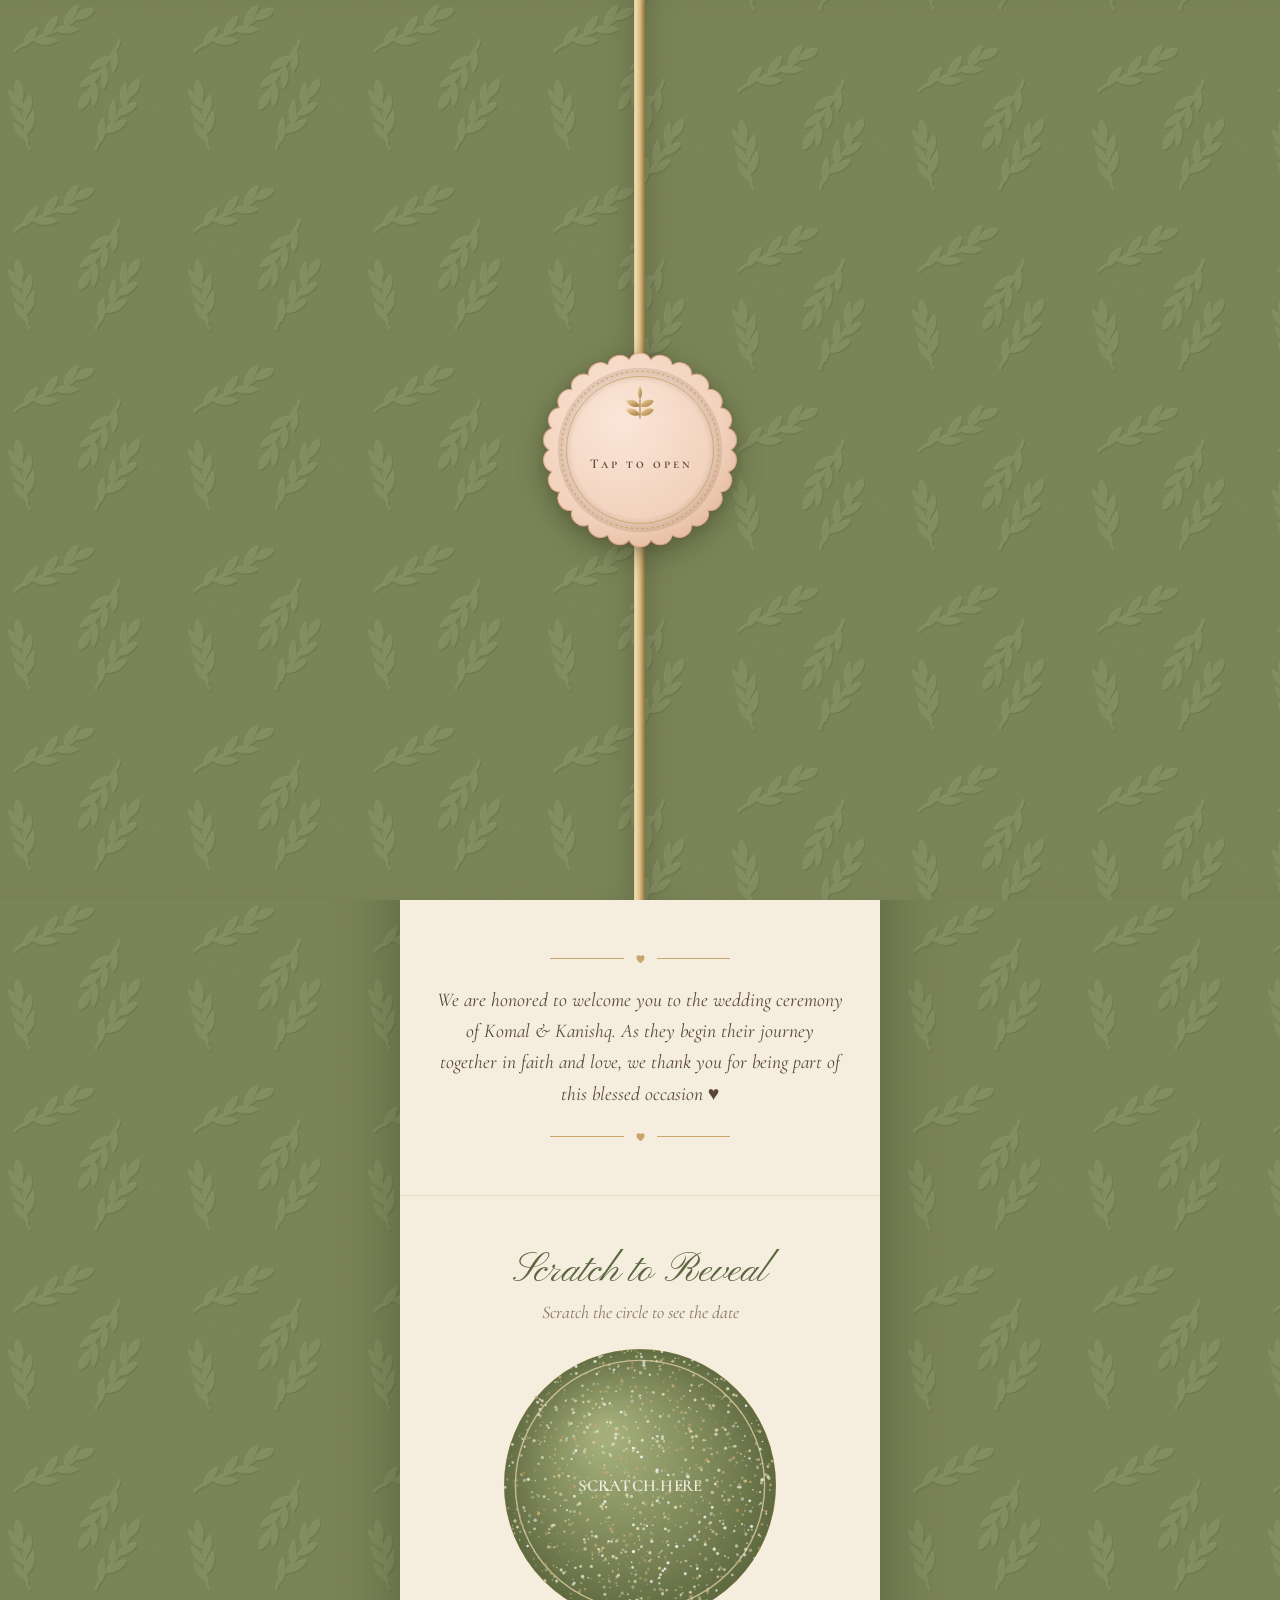
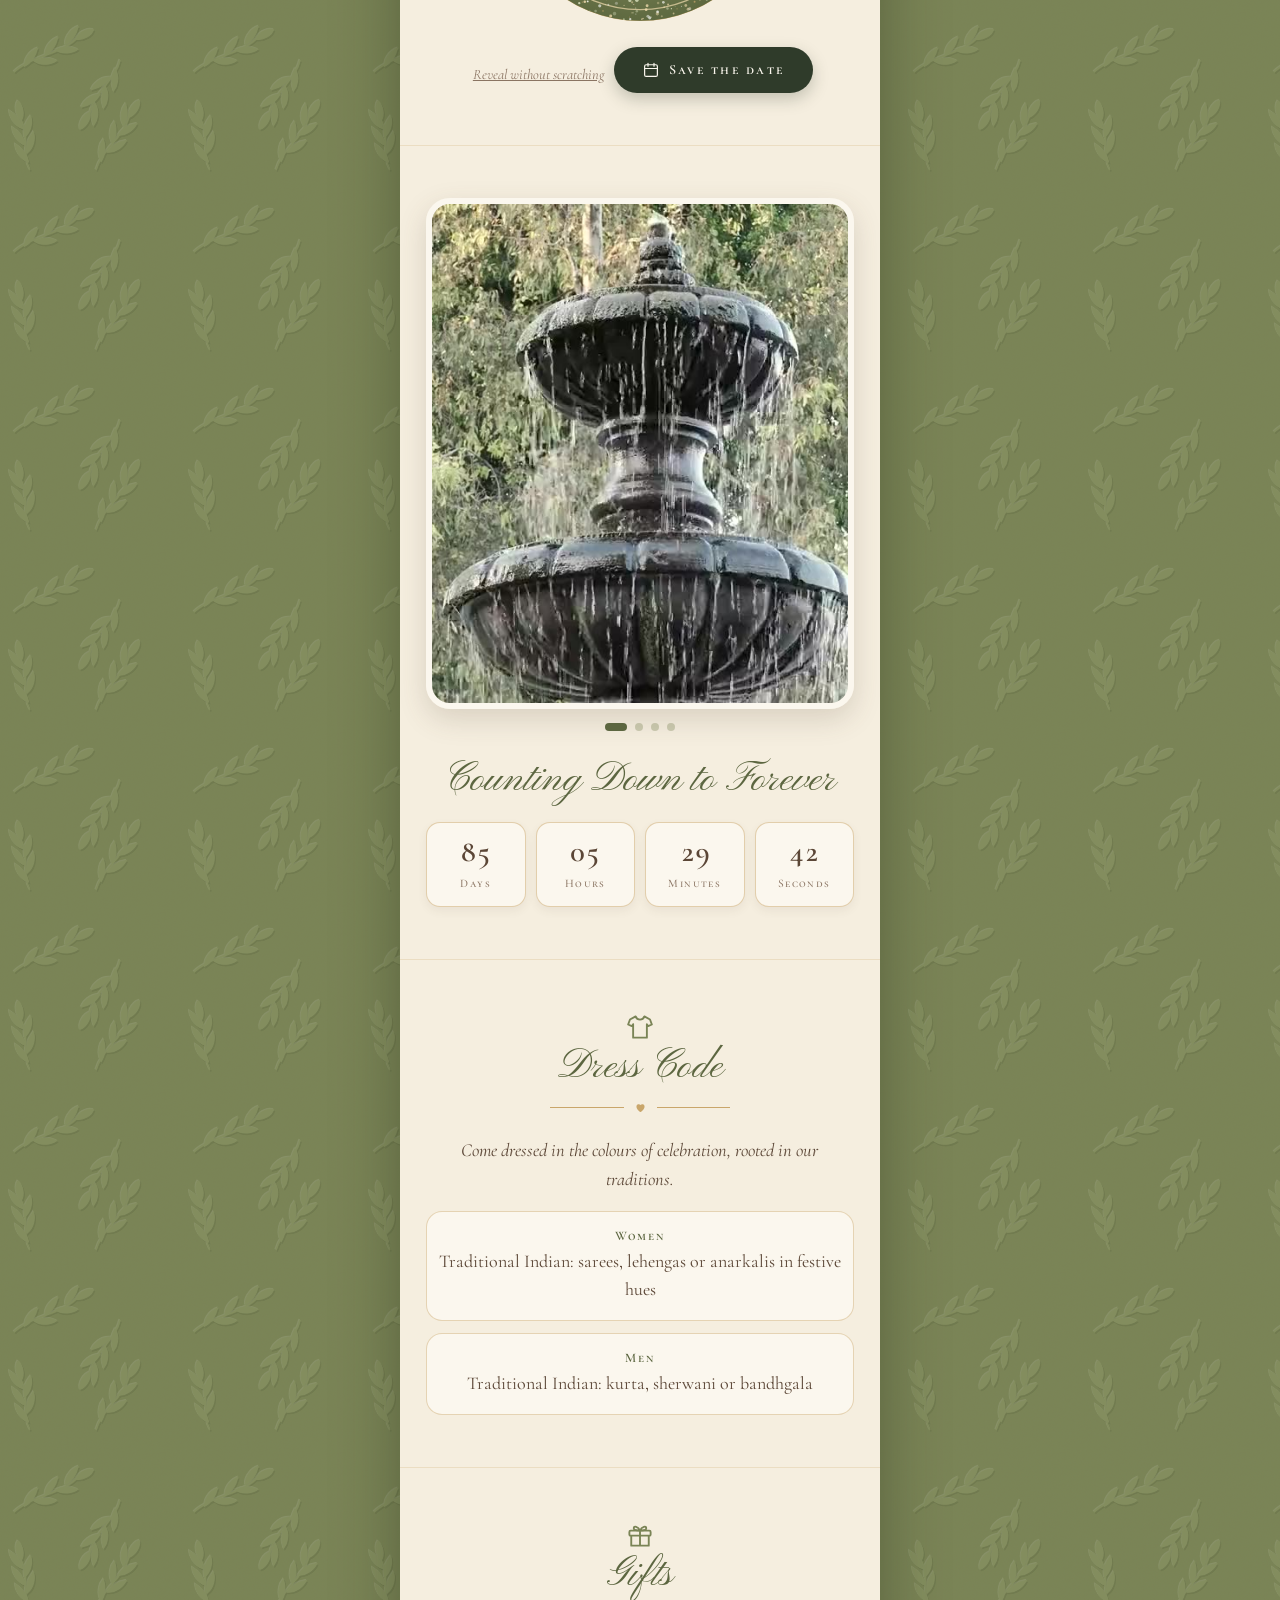
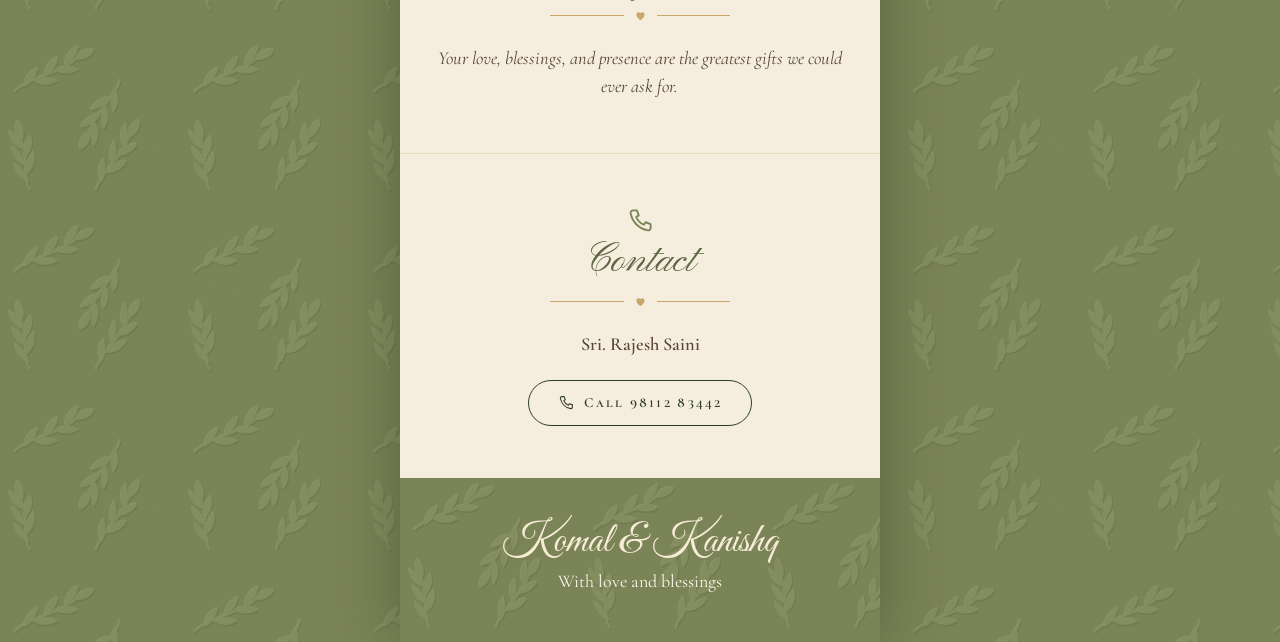
==== index.html @ 67db1102 "Add Komal & Kanishq wedding invitation site Static GitHub Pages site: envelope opening, real-photo h" ====
<!doctype html>
<html lang="en">
<head>
  <meta charset="utf-8">
  <meta name="viewport" content="width=device-width, initial-scale=1, viewport-fit=cover">
  <title>Komal &amp; Kanishq · Wedding Invitation</title>
  <meta name="description" content="You are warmly invited to the wedding of Komal &amp; Kanishq on Monday, 1 March 2027.">
  <meta name="theme-color" content="#7a8456">
  <script>document.documentElement.className = 'js locked';</script>

  <!-- Link preview (WhatsApp / Facebook / X). og:image MUST be an absolute https URL. -->
  <meta property="og:type" content="website">
  <meta property="og:title" content="Komal &amp; Kanishq · Wedding Invitation">
  <meta property="og:description" content="Monday, 1 March 2027 · Tap to open the invitation, venue and directions.">
  <meta property="og:url" content="https://koka01032027-web.github.io/invitation/">
  <meta property="og:image" content="https://koka01032027-web.github.io/invitation/preview.jpg">
  <meta property="og:image:secure_url" content="https://koka01032027-web.github.io/invitation/preview.jpg">
  <meta property="og:image:type" content="image/jpeg">
  <meta property="og:image:width" content="1200">
  <meta property="og:image:height" content="630">
  <meta property="og:image:alt" content="Komal &amp; Kanishq wedding invitation">
  <meta name="twitter:card" content="summary_large_image">
  <meta name="twitter:title" content="Komal &amp; Kanishq · Wedding Invitation">
  <meta name="twitter:description" content="Monday, 1 March 2027 · Tap to open the invitation, venue and directions.">
  <meta name="twitter:image" content="https://koka01032027-web.github.io/invitation/preview.jpg">

  <link rel="preconnect" href="https://fonts.googleapis.com">
  <link rel="preconnect" href="https://fonts.gstatic.com" crossorigin>
  <link href="https://fonts.googleapis.com/css2?family=Cormorant+Garamond:ital,wght@0,400;0,500;0,600;1,400;1,500&family=Cormorant+SC:wght@500;600&family=Great+Vibes&family=Pinyon+Script&display=swap" rel="stylesheet">
  <link rel="preload" as="image" href="assets/garden.jpg">
  <link rel="stylesheet" href="style.css">

  <!-- ===== Edit these values (used by the countdown, Save the Date and the embedded map) =====
       start/end: ISO date-time with timezone. If "end" is left as a placeholder, Save the Date uses start + 3 hours.
       mapQuery: venue name + address exactly as you would type it into Google Maps -->
  <script type="application/json" id="wedding-config">
  {
    "start": "2027-03-01T19:00:00+05:30",
    "end": "[MAIN CEREMONY END, ISO, optional]",
    "mapQuery": "[VENUE NAME, FULL ADDRESS]"
  }
  </script>
</head>
<body>

  <!-- 1. Envelope / opening screen -->
  <div class="envelope" id="envelope">
    <div class="flap flap-l"></div>
    <div class="flap flap-r"></div>
    <button class="seal" id="seal" type="button" aria-label="Tap to open the invitation">Tap to open</button>
  </div>

  <button class="music" id="music" type="button" aria-label="Play music" aria-pressed="false" hidden>
    <svg><use href="#i-music"/></svg>
  </button>
  <audio id="bgm" src="audio/music.mp3" loop preload="none"></audio>

  <div class="page">

    <!-- 2. Hero -->
    <header class="hero" id="hero">
      <img class="drape drape-l" src="assets/drape.webp" alt="">
      <img class="drape drape-r" src="assets/drape.webp" alt="">
      <div class="hero-text">
        <svg class="hero-heart" aria-hidden="true"><use href="#i-heart"/></svg>
        <p class="kicker">We’re getting married</p>
        <h1 class="sr-only">Komal &amp; Kanishq</h1>
        <p class="name">Komal</p>
        <p class="who">Daughter of Sri.&nbsp;Rajesh&nbsp;Saini &amp; Smt.&nbsp;Manju&nbsp;Saini</p>
        <p class="amp">&amp;</p>
        <p class="name">Kanishq</p>
        <p class="who">Son of Sri.&nbsp;Ajesh&nbsp;Saini &amp; Sarika&nbsp;Saini</p>
      </div>
      <div class="scene">
        <div class="scene-inner">
          <img src="assets/garden.jpg" alt="A marble fountain in a garden of roses" width="1000" height="825">
          <canvas id="water" aria-hidden="true"></canvas>
        </div>
      </div>
      <canvas class="petals" id="petals" aria-hidden="true"></canvas>
    </header>

    <!-- 3. Welcome -->
    <section class="sec welcome reveal">
      <div class="hr"><svg><use href="#i-heart-f"/></svg></div>
      <p>We are honored to welcome you to the wedding ceremony of Komal &amp; Kanishq. As they begin their journey together in faith and love, we thank you for being part of this blessed occasion ♥</p>
      <div class="hr"><svg><use href="#i-heart-f"/></svg></div>
    </section>

    <!-- 4. Scratch to reveal -->
    <section class="sec reveal" id="reveal">
      <h2>Scratch to Reveal</h2>
      <p class="hint">Scratch the circle to see the date</p>
      <div class="scratch-box" id="scratch-box">
        <div class="scratch-under">
          <svg class="ring" viewBox="0 0 100 100" aria-hidden="true">
            <circle cx="50" cy="50" r="48"/>
            <circle cx="50" cy="50" r="44.5" class="inner"/>
          </svg>
          <div class="under-text">
            <p class="u-invited">You’re Invited!</p>
            <p class="u-date">1 March 2027</p>
            <p class="u-day">Monday</p>
            <p class="u-time">7:00 PM</p>
          </div>
        </div>
        <canvas id="scratch" aria-hidden="true"></canvas>
      </div>
      <button class="text-btn" id="reveal-all" type="button">Reveal without scratching</button>
      <h2 class="forever" id="forever" hidden>Our forever begins</h2>
      <a class="btn" id="save-date" href="#reveal" target="_blank" rel="noopener">
        <svg><use href="#i-cal"/></svg> Save the date
      </a>
    </section>

    <!-- 5. Photos + countdown. Add your own photos as extra <figure class="slide"> blocks. -->
    <section class="sec reveal">
      <div class="carousel" id="carousel">
        <figure class="slide">
          <video src="assets/fountain.mp4" poster="assets/fountain.jpg" muted loop playsinline preload="none" aria-label="Fountain with flowing water"></video>
        </figure>
        <figure class="slide"><img src="assets/arches.jpg" alt="Rose arches over a garden path" loading="lazy"></figure>
        <figure class="slide"><img src="assets/whiteroses.jpg" alt="Fountain among white roses" loading="lazy"></figure>
        <figure class="slide"><img src="assets/tiered.jpg" alt="Tiered garden fountain" loading="lazy"></figure>
        <!-- <figure class="slide"><img src="images/photo-1.jpg" alt="" loading="lazy"></figure> -->
      </div>
      <div class="dots" id="dots"></div>
      <h2>Counting Down to Forever</h2>
      <div class="countdown" id="countdown">
        <div><b data-u="d">--</b><span>Days</span></div>
        <div><b data-u="h">--</b><span>Hours</span></div>
        <div><b data-u="m">--</b><span>Minutes</span></div>
        <div><b data-u="s">--</b><span>Seconds</span></div>
      </div>
    </section>

    <!-- 6. Program timeline (main day). Copy an <li> to add rows. HIDDEN until details are filled in: remove "hidden" -->
    <section class="sec reveal" hidden>
      <svg class="ico"><use href="#i-clock"/></svg>
      <h2>Program Timeline</h2>
      <div class="hr"><svg><use href="#i-heart-f"/></svg></div>
      <ol class="timeline">
        <li>
          <p class="t-title">[EVENT, e.g. Guest Arrival]</p>
          <p class="t-when">[DATE] · [TIME]</p>
          <p class="t-note">[NOTE, optional]</p>
        </li>
        <li>
          <p class="t-title">[EVENT, e.g. Wedding Ceremony]</p>
          <p class="t-when">[DATE] · [TIME]</p>
          <p class="t-note">[NOTE, optional]</p>
        </li>
        <li>
          <p class="t-title">[EVENT, e.g. Reception]</p>
          <p class="t-when">[DATE] · [TIME]</p>
          <p class="t-note">[NOTE, optional]</p>
        </li>
      </ol>
    </section>

    <!-- 7. Venue. HIDDEN until details are filled in: remove "hidden" -->
    <section class="sec reveal" hidden>
      <svg class="ico"><use href="#i-pin"/></svg>
      <h2>Venue</h2>
      <div class="hr"><svg><use href="#i-heart-f"/></svg></div>
      <img class="palace" src="assets/palace.svg" alt="">
      <p class="venue-name">[VENUE NAME]</p>
      <p class="venue-addr">[FULL ADDRESS]</p>
      <div class="map">
        <iframe id="map" title="Venue map" loading="lazy" referrerpolicy="no-referrer-when-downgrade"></iframe>
        <p class="map-ph" id="map-ph">The map appears once the venue address is filled in.</p>
        <a class="map-open" href="[GOOGLE MAPS LINK]" target="_blank" rel="noopener">Open in Maps ↗</a>
      </div>
      <a class="btn" href="[GOOGLE MAPS LINK]" target="_blank" rel="noopener">
        <svg><use href="#i-pin"/></svg> View on Google Maps
      </a>
    </section>

    <!-- 8. Dress code -->
    <section class="sec reveal">
      <svg class="ico"><use href="#i-shirt"/></svg>
      <h2>Dress Code</h2>
      <div class="hr"><svg><use href="#i-heart-f"/></svg></div>
      <p class="soft dress-lead">Come dressed in the colours of celebration, rooted in our traditions.</p>
      <div class="dress">
        <div><p class="label">Women</p><p>Traditional Indian: sarees, lehengas or anarkalis in festive hues</p></div>
        <div><p class="label">Men</p><p>Traditional Indian: kurta, sherwani or bandhgala</p></div>
      </div>
    </section>

    <!-- 9. Pre-wedding events. One <article> per event, in date order. HIDDEN until details are filled in: remove "hidden" -->
    <section class="sec reveal" hidden>
      <svg class="ico"><use href="#i-popper"/></svg>
      <h2>Pre-Wedding Events</h2>
      <div class="hr"><svg><use href="#i-heart-f"/></svg></div>
      <article class="pre">
        <p class="pre-name">[EVENT, e.g. Mehendi]</p>
        <p class="pre-when">[DATE] · [TIME]</p>
        <p class="pre-venue">[VENUE NAME]</p>
        <p class="pre-addr">[FULL ADDRESS]</p>
        <a class="btn btn-sm" href="[GOOGLE MAPS LINK]" target="_blank" rel="noopener"><svg><use href="#i-pin"/></svg> Open in Maps</a>
      </article>
      <article class="pre">
        <p class="pre-name">[EVENT, e.g. Haldi]</p>
        <p class="pre-when">[DATE] · [TIME]</p>
        <p class="pre-venue">[VENUE NAME]</p>
        <p class="pre-addr">[FULL ADDRESS]</p>
        <a class="btn btn-sm" href="[GOOGLE MAPS LINK]" target="_blank" rel="noopener"><svg><use href="#i-pin"/></svg> Open in Maps</a>
      </article>
    </section>

    <!-- 11. Gifts -->
    <section class="sec reveal">
      <svg class="ico"><use href="#i-gift"/></svg>
      <h2>Gifts</h2>
      <div class="hr"><svg><use href="#i-heart-f"/></svg></div>
      <p class="soft">Your love, blessings, and presence are the greatest gifts we could ever ask for.</p>
    </section>

    <!-- 12. RSVP: submits straight to a free Google Form (see README). Delete this section if RSVP is not needed. -->
    <section class="sec reveal" id="rsvp" hidden>
      <svg class="ico"><use href="#i-mail"/></svg>
      <h2>RSVP</h2>
      <div class="hr"><svg><use href="#i-heart-f"/></svg></div>
      <form class="rsvp" id="rsvp-form" action="[GOOGLE FORM formResponse URL]" method="POST" target="rsvp-sink">
        <label>Your Name*<input name="[entry.ID for name]" required autocomplete="name" placeholder="Your full name"></label>
        <label>Email*<input type="email" name="[entry.ID for email]" required autocomplete="email" placeholder="you@example.com"></label>
        <label>Will you be attending?*
          <select name="[entry.ID for attending]" required>
            <option value="" selected disabled>Please choose</option>
            <option>Joyfully accept</option>
            <option>Regretfully decline</option>
          </select>
        </label>
        <label>Your Message<textarea name="[entry.ID for message]" rows="3" placeholder="Write your wishes…"></textarea></label>
        <button class="btn btn-wide" type="submit"><svg><use href="#i-mail"/></svg> Send RSVP</button>
        <p class="form-status" id="rsvp-status" role="status"></p>
      </form>
      <iframe name="rsvp-sink" id="rsvp-sink" title="RSVP submission" hidden></iframe>
    </section>

    <!-- Contact -->
    <section class="sec reveal">
      <svg class="ico"><use href="#i-phone"/></svg>
      <h2>Contact</h2>
      <div class="hr"><svg><use href="#i-heart-f"/></svg></div>
      <p class="contact-name">Sri. Rajesh Saini</p>
      <a class="btn btn-outline" href="tel:+919811283442"><svg><use href="#i-phone"/></svg> Call 98112 83442</a>
    </section>

    <footer class="foot">
      <p class="foot-names">Komal &amp; Kanishq</p>
      <p>With love and blessings</p>
    </footer>
  </div>

  <!-- Line icons -->
  <svg width="0" height="0" style="position:absolute" aria-hidden="true">
    <defs>
      <symbol id="i-heart" viewBox="0 0 24 24" fill="none" stroke="currentColor" stroke-width="1.5" stroke-linejoin="round"><path d="M12 20.5s-7.5-4.6-7.5-10.4A4.3 4.3 0 0 1 12 7.4a4.3 4.3 0 0 1 7.5 2.7c0 5.8-7.5 10.4-7.5 10.4z"/></symbol>
      <symbol id="i-heart-f" viewBox="0 0 24 24" fill="currentColor"><path d="M12 20.5s-7.5-4.6-7.5-10.4A4.3 4.3 0 0 1 12 7.4a4.3 4.3 0 0 1 7.5 2.7c0 5.8-7.5 10.4-7.5 10.4z"/></symbol>
      <symbol id="i-clock" viewBox="0 0 24 24" fill="none" stroke="currentColor" stroke-width="1.5" stroke-linecap="round"><circle cx="12" cy="12" r="8.5"/><path d="M12 7.5V12l3 2"/></symbol>
      <symbol id="i-pin" viewBox="0 0 24 24" fill="none" stroke="currentColor" stroke-width="1.5" stroke-linejoin="round"><path d="M12 21s-6.5-5.8-6.5-11.2a6.5 6.5 0 0 1 13 0C18.5 15.2 12 21 12 21z"/><circle cx="12" cy="9.8" r="2.3"/></symbol>
      <symbol id="i-shirt" viewBox="0 0 24 24" fill="none" stroke="currentColor" stroke-width="1.5" stroke-linejoin="round"><path d="M8.5 3.5 4 6l-1.5 4 3 1.3 1-1.6v10.8h11V9.7l1 1.6 3-1.3L20 6l-4.5-2.5c-.6 1.6-1.9 2.6-3.5 2.6s-2.9-1-3.5-2.6z"/></symbol>
      <symbol id="i-popper" viewBox="0 0 24 24" fill="none" stroke="currentColor" stroke-width="1.5" stroke-linecap="round" stroke-linejoin="round"><path d="M3.5 20.5 8 8.5l7.5 7.5z"/><path d="M6.6 12.3l5.1 5.1"/><path d="M13 3.5c.4 1.6-.1 3-1.3 4"/><path d="M20.5 11c-1.6-.4-3 .1-4 1.3"/><path d="M15.5 8.5l3-3"/><path d="M17.5 2.8h.01M21.2 7h.01M10 3h.01" stroke-width="2.2"/></symbol>
      <symbol id="i-gift" viewBox="0 0 24 24" fill="none" stroke="currentColor" stroke-width="1.5" stroke-linejoin="round"><rect x="3.5" y="8.5" width="17" height="4" rx="1"/><path d="M5 12.5v8h14v-8M12 8.5v12M12 8.5C10.5 5 7 4.5 7 6.6c0 1.6 2.5 1.9 5 1.9zM12 8.5c1.5-3.5 5-4 5-1.9 0 1.6-2.5 1.9-5 1.9z"/></symbol>
      <symbol id="i-mail" viewBox="0 0 24 24" fill="none" stroke="currentColor" stroke-width="1.5" stroke-linejoin="round"><rect x="3" y="5.5" width="18" height="13" rx="2"/><path d="M3.5 7l8.5 6 8.5-6"/></symbol>
      <symbol id="i-cal" viewBox="0 0 24 24" fill="none" stroke="currentColor" stroke-width="1.6" stroke-linecap="round"><rect x="3.5" y="5" width="17" height="15.5" rx="2"/><path d="M3.5 10h17M8 3v4M16 3v4"/></symbol>
      <symbol id="i-music" viewBox="0 0 24 24" fill="none" stroke="currentColor" stroke-width="1.6" stroke-linejoin="round"><path d="M9 17.5V5.5l10-2v12"/><circle cx="6.5" cy="17.5" r="2.5"/><circle cx="16.5" cy="15.5" r="2.5"/></symbol>
      <symbol id="i-phone" viewBox="0 0 24 24" fill="none" stroke="currentColor" stroke-width="1.5" stroke-linejoin="round"><path d="M6.5 3.5h3l1.5 4-2 1.3a11 11 0 0 0 6.2 6.2l1.3-2 4 1.5v3a2 2 0 0 1-2.2 2A17 17 0 0 1 4.5 5.7a2 2 0 0 1 2-2.2z"/></symbol>
    </defs>
  </svg>

  <script src="script.js"></script>
</body>
</html>
---- style.css ----
:root {
  --sage: #7a8456;
  --sage-deep: #5c6640;
  --cream: #f5eedf;
  --ivory: #fbf7ee;
  --blush: #f1d2bc;
  --gold: #c9a66b;
  --forest: #2f3b2a;
  --brown: #5b4636;
  --muted: #8a7462;
  --script: "Great Vibes", cursive;          /* the couple's names */
  --heading: "Pinyon Script", cursive;       /* section headings */
  --serif: "Cormorant Garamond", Georgia, serif;
  --caps: "Cormorant SC", "Cormorant Garamond", Georgia, serif;
}

* { box-sizing: border-box; }
html { -webkit-text-size-adjust: 100%; }
body {
  margin: 0;
  background: var(--sage) url(assets/leaves.svg);
  color: var(--brown);
  font-family: var(--serif);
  font-size: 18px;
  line-height: 1.55;
  text-align: center;
}
.locked body { overflow: hidden; }
p { margin: 0; }
img { max-width: 100%; }
.sr-only { position: absolute; width: 1px; height: 1px; overflow: hidden; clip: rect(0 0 0 0); white-space: nowrap; }

/* The invitation is a phone-width column; on desktop it sits on the sage paper. */
.page {
  max-width: 480px;
  margin: 0 auto;
  background: var(--cream);
  overflow: hidden;
  box-shadow: 0 0 60px rgba(30, 36, 18, .35);
}

/* ---------- 1. Envelope ---------- */
.envelope { display: none; }
.js .envelope { display: block; position: fixed; inset: 0; z-index: 50; }
.flap {
  position: absolute;
  top: 0; bottom: 0;
  width: 50.5%;
  background: var(--sage) url(assets/leaves.svg);
  transition: transform 1.4s cubic-bezier(.7, 0, .25, 1);
}
.flap-l { left: 0; box-shadow: inset -30px 0 40px -30px rgba(0, 0, 0, .35); }
.flap-r { right: 0; background-position: 90px 40px; box-shadow: inset 30px 0 40px -30px rgba(0, 0, 0, .35); }
/* ribbon: each flap carries half of it */
.flap::after {
  content: "";
  position: absolute;
  top: 0; bottom: 0;
  width: 11px;
}
.flap-l::after { right: 0; background: linear-gradient(90deg, #8f6f3c, #d8b97f 45%, #f1dcae 85%, #e3c68f); }
.flap-r::after { left: 0; background: linear-gradient(90deg, #e3c68f, #f1dcae 15%, #d8b97f 55%, #8f6f3c); }
.seal {
  position: absolute;
  left: 50%; top: 50%;
  --size: min(52vw, 210px);
  width: var(--size);
  height: var(--size);
  transform: translate(-50%, -50%);
  border: 0;
  border-radius: 50%;
  background: url(assets/seal.svg) center / contain no-repeat;
  color: var(--brown);
  font: 600 .84rem/1 var(--caps);
  letter-spacing: .22em;
  display: grid;
  place-items: center;
  padding: calc(var(--size) * .14) 0 0 .22em;
  cursor: pointer;
  filter: drop-shadow(0 8px 14px rgba(30, 36, 18, .35));
  animation: breathe 2.6s ease-in-out infinite;
  transition: opacity .5s, transform .6s;
}
.seal:focus-visible { outline: 2px solid var(--ivory); outline-offset: 6px; }
@keyframes breathe { 50% { transform: translate(-50%, -50%) scale(1.04); } }
.envelope.open .seal { animation: none; opacity: 0; transform: translate(-50%, -50%) scale(1.3); }
.envelope.open .flap-l { transform: translateX(-102%); }
.envelope.open .flap-r { transform: translateX(102%); }

/* ---------- Music toggle ---------- */
.music {
  position: fixed;
  z-index: 40;
  top: 14px;
  right: max(14px, calc(50% - 240px + 14px));
  width: 44px; height: 44px;
  border-radius: 50%;
  border: 1px solid rgba(201, 166, 107, .6);
  background: rgba(251, 247, 238, .92);
  color: var(--sage-deep);
  display: grid; place-items: center;
  cursor: pointer;
  box-shadow: 0 4px 12px rgba(47, 59, 42, .18);
}
.music[hidden] { display: none; }
.music svg { width: 22px; height: 22px; }
.music[aria-pressed="true"] svg { animation: spin 3s linear infinite; }
@keyframes spin { to { transform: rotate(360deg); } }

/* ---------- 2. Hero ---------- */
.hero {
  position: relative;
  min-height: 100svh;
  display: flex;
  flex-direction: column;
  background: radial-gradient(ellipse at 50% 38%, #fffbf3 0%, var(--cream) 65%);
}
.drape { position: absolute; top: 0; width: 46%; max-width: 222px; z-index: 3; pointer-events: none; }
.drape-l { left: 0; transform-origin: 0 0; animation: sway-l 7s ease-in-out infinite; }
.drape-r { right: 0; transform-origin: 50% 0; transform: scaleX(-1); animation: sway-r 7.6s ease-in-out infinite; }
/* the fabric moves as if in a light breeze */
@keyframes sway-l { 50% { transform: rotate(.9deg) skewX(.8deg); } }
@keyframes sway-r { 50% { transform: scaleX(-1) rotate(.9deg) skewX(.8deg); } }
.hero-text {
  position: relative;
  z-index: 1;
  flex: 1;
  display: flex;
  flex-direction: column;
  justify-content: center;
  padding: clamp(110px, 30vw, 140px) 52px 0;
}
.hero-heart { width: 22px; height: 22px; color: var(--gold); margin: 0 auto; }
.kicker { font-size: 1.05rem; letter-spacing: .04em; margin-top: 2px; }
.name {
  font-family: var(--script);
  font-size: clamp(3.6rem, 17vw, 4.6rem);
  line-height: 1.05;
  margin-top: 8px;
}
.who { font-size: .9rem; line-height: 1.35; margin-top: 4px; text-wrap: balance; }
.amp { font-family: var(--script); font-size: 2.6rem; line-height: 1; margin-top: 10px; color: var(--gold); }
/* Real garden photo, fading up into the cream page; slow camera drift + live water and petals */
.scene {
  position: relative;
  z-index: 1;
  margin-top: 4px;
  overflow: hidden;
  -webkit-mask-image: linear-gradient(to bottom, transparent 0, #000 42%);
  mask-image: linear-gradient(to bottom, transparent 0, #000 42%);
}
.scene-inner { position: relative; transform-origin: 50% 60%; animation: drift 26s ease-in-out infinite alternate; }
.scene-inner img { display: block; width: 100%; height: auto; }
#water { position: absolute; inset: 0; width: 100%; height: 100%; pointer-events: none; }
@keyframes drift { to { transform: scale(1.07) translate(-1%, -1.5%); } }
.petals { position: absolute; inset: 0; width: 100%; height: 100%; z-index: 4; pointer-events: none; }

/* Hero entrance after the envelope opens */
.js .hero-text > * { opacity: 0; transform: translateY(14px); transition: opacity .9s, transform .9s; }
.js.opened .hero-text > * { opacity: 1; transform: none; }
.js.opened .hero-text > :nth-child(2) { transition-delay: .1s; }
.js.opened .hero-text > :nth-child(4) { transition-delay: .25s; }
.js.opened .hero-text > :nth-child(5) { transition-delay: .4s; }
.js.opened .hero-text > :nth-child(6) { transition-delay: .55s; }
.js.opened .hero-text > :nth-child(7) { transition-delay: .7s; }
.js.opened .hero-text > :nth-child(8) { transition-delay: .85s; }

/* ---------- Sections ---------- */
.sec { padding: 52px 26px; }
.sec + .sec { border-top: 1px solid rgba(201, 166, 107, .25); }
.ico { width: 30px; height: 30px; color: var(--sage); display: block; margin: 0 auto 2px; }
h2 {
  font-family: var(--heading);
  font-weight: 400;
  font-size: 2.55rem;
  line-height: 1.2;
  color: var(--sage-deep);
  margin: 0;
}
.hr { display: flex; align-items: center; gap: 10px; width: 180px; margin: 8px auto 22px; color: var(--gold); }
.hr::before, .hr::after { content: ""; flex: 1; height: 1px; background: currentColor; }
.hr svg { width: 13px; height: 13px; }
.soft { font-style: italic; font-size: 1.15rem; max-width: 22em; margin: 0 auto; }

.reveal { transition: opacity 1s ease, transform 1s ease; }
.js .reveal { opacity: 0; transform: translateY(26px); }
.js .reveal.in { opacity: 1; transform: none; }

.btn {
  display: inline-flex;
  align-items: center;
  justify-content: center;
  gap: 9px;
  min-height: 46px;
  margin-top: 22px;
  padding: 12px 28px;
  border: 0;
  border-radius: 999px;
  background: var(--forest);
  color: var(--ivory);
  font: 600 .88rem/1 var(--caps);
  letter-spacing: .16em;
  text-decoration: none;
  cursor: pointer;
  box-shadow: 0 6px 16px rgba(47, 59, 42, .25);
}
.btn svg { width: 18px; height: 18px; }
.btn:active { transform: translateY(1px); }
.btn-sm { min-height: 40px; padding: 10px 20px; font-size: .78rem; margin-top: 14px; }
.btn-wide { width: 100%; }
.btn-outline { background: transparent; color: var(--forest); box-shadow: none; border: 1.5px solid var(--forest); }
.btn.is-off { opacity: .55; }
.text-btn {
  background: none; border: 0; padding: 6px; margin-top: 6px;
  color: var(--muted); font: italic .9rem var(--serif); text-decoration: underline; cursor: pointer;
}

/* ---------- 3. Welcome ---------- */
.welcome p { font-style: italic; font-size: 1.22rem; line-height: 1.6; max-width: 21em; margin: 0 auto; }
.welcome .hr { margin: 0 auto 20px; }
.welcome .hr:last-child { margin: 20px auto 0; }

/* ---------- 4. Scratch ---------- */
.hint { font-style: italic; color: var(--muted); margin: 2px 0 18px; }
.scratch-box { position: relative; width: min(280px, 74vw); aspect-ratio: 1; margin: 0 auto; }
.scratch-under { position: absolute; inset: 0; }
.ring { position: absolute; inset: 0; width: 100%; height: 100%; }
.ring circle { fill: var(--ivory); stroke: var(--gold); stroke-width: 1.2; }
.ring .inner { fill: none; stroke-width: .5; stroke-dasharray: 1 2.2; }
.under-text { position: absolute; inset: 12%; display: flex; flex-direction: column; justify-content: center; }
.u-invited { font-family: var(--heading); font-size: 2rem; line-height: 1.1; color: var(--sage-deep); }
.u-date { font: 600 1.2rem var(--caps); letter-spacing: .08em; margin-top: 8px; }
.u-day { font-size: 1.05rem; font-style: italic; }
.u-time { font: 600 1.05rem var(--caps); letter-spacing: .1em; color: var(--sage-deep); }
#scratch { position: absolute; inset: 0; width: 100%; height: 100%; touch-action: none; cursor: grab; transition: opacity .8s; }
#scratch.done { opacity: 0; pointer-events: none; }
.forever { margin-top: 18px; animation: rise 1s ease both; }
@keyframes rise { from { opacity: 0; transform: translateY(12px) scale(.96); } }
.confetti { position: fixed; inset: 0; width: 100vw; height: 100vh; pointer-events: none; z-index: 60; }

/* ---------- 5. Photo + countdown ---------- */
.carousel {
  display: flex;
  overflow-x: auto;
  scroll-snap-type: x mandatory;
  scrollbar-width: none;
  border-radius: 24px;
  border: 6px solid var(--ivory);
  box-shadow: 0 10px 28px rgba(91, 70, 54, .18);
}
.carousel::-webkit-scrollbar { display: none; }
.slide { flex: 0 0 100%; margin: 0; aspect-ratio: 5 / 6; scroll-snap-align: center; }
.slide img, .slide video { display: block; width: 100%; height: 100%; object-fit: cover; }
.dots { display: flex; justify-content: center; gap: 8px; margin: 14px 0 26px; min-height: 8px; }
.dots button { width: 8px; height: 8px; padding: 0; border: 0; border-radius: 50%; background: rgba(122, 132, 86, .35); cursor: pointer; }
.dots button[aria-current="true"] { background: var(--sage-deep); width: 22px; border-radius: 4px; }
.countdown { display: grid; grid-template-columns: repeat(4, 1fr); gap: 10px; margin-top: 16px; }
.countdown div {
  background: var(--ivory);
  border: 1px solid rgba(201, 166, 107, .5);
  border-radius: 14px;
  padding: 12px 2px 10px;
  box-shadow: 0 4px 10px rgba(91, 70, 54, .07);
}
.countdown b { display: block; font-size: 1.9rem; font-weight: 600; line-height: 1.1; font-variant-numeric: tabular-nums; }
.countdown span { font: 500 .72rem var(--caps); letter-spacing: .12em; color: var(--muted); }

/* ---------- 6. Timeline ---------- */
.timeline { list-style: none; margin: 0 auto; padding: 0; max-width: 320px; text-align: left; position: relative; }
.timeline::before { content: ""; position: absolute; left: 9px; top: 8px; bottom: 12px; width: 1.5px; background: linear-gradient(var(--gold), rgba(201, 166, 107, .2)); }
.timeline li { position: relative; padding: 0 0 26px 40px; }
.timeline li:last-child { padding-bottom: 0; }
.timeline li::before {
  content: "";
  position: absolute; left: 3px; top: 7px;
  width: 14px; height: 14px; border-radius: 50%;
  background: var(--blush); border: 2px solid var(--sage);
  box-shadow: 0 0 0 4px var(--cream);
}
.t-title { font-weight: 600; font-size: 1.15rem; }
.t-when { font: 500 .9rem var(--caps); letter-spacing: .08em; color: var(--sage-deep); }
.t-note { font-style: italic; color: var(--muted); font-size: .98rem; }

/* ---------- 7. Venue ---------- */
.palace { display: block; width: 78%; margin: -6px auto 6px; opacity: .2; }
.venue-name { font-weight: 600; font-size: 1.25rem; }
.venue-addr { color: var(--muted); margin-bottom: 18px; }
.map { position: relative; aspect-ratio: 4 / 3; border-radius: 18px; overflow: hidden; border: 1px solid rgba(201, 166, 107, .55); background: var(--ivory); }
.map iframe { display: block; width: 100%; height: 100%; border: 0; }
.map-ph { position: absolute; inset: 0; display: grid; place-items: center; padding: 24px; font-style: italic; color: var(--muted); }
.map-open {
  position: absolute; right: 10px; bottom: 10px;
  padding: 7px 14px; border-radius: 999px;
  background: #fff; color: var(--forest);
  font: 600 .78rem var(--caps); letter-spacing: .08em; text-decoration: none;
  box-shadow: 0 2px 8px rgba(0, 0, 0, .15);
}

/* ---------- 8. Dress code ---------- */
.dress { display: grid; gap: 12px; }
.dress div { background: var(--ivory); border: 1px solid rgba(201, 166, 107, .45); border-radius: 16px; padding: 16px 12px; }
.label { font: 600 .82rem var(--caps); letter-spacing: .16em; color: var(--sage-deep); margin-bottom: 4px; }

/* ---------- 9. Pre-wedding ---------- */
.pre {
  background: var(--ivory);
  border: 1px solid rgba(201, 166, 107, .45);
  border-radius: 18px;
  padding: 20px 18px 22px;
  box-shadow: 0 6px 16px rgba(91, 70, 54, .07);
}
.pre + .pre { margin-top: 16px; }
.pre-name { font-family: var(--heading); font-size: 2.1rem; line-height: 1.2; color: var(--sage-deep); }
.pre-when { font: 600 .9rem var(--caps); letter-spacing: .08em; }
.pre-venue { font-weight: 600; margin-top: 6px; }
.pre-addr { color: var(--muted); font-size: .95rem; }

.dress-lead { margin-bottom: 18px; }

/* ---------- 12. RSVP ---------- */
.rsvp { text-align: left; display: grid; gap: 14px; }
.rsvp label { display: grid; gap: 5px; font: 600 .85rem var(--caps); letter-spacing: .08em; }
.rsvp input, .rsvp select, .rsvp textarea {
  width: 100%;
  font: 1.05rem var(--serif);
  color: var(--brown);
  background: var(--ivory);
  border: 1px solid rgba(122, 132, 86, .5);
  border-radius: 12px;
  padding: 11px 14px;
  min-height: 46px;
}
.rsvp textarea { resize: vertical; }
.rsvp :focus { outline: 2px solid rgba(122, 132, 86, .45); outline-offset: 1px; border-color: var(--sage); }
.rsvp .btn { margin-top: 6px; }
.form-status { text-align: center; font-style: italic; min-height: 1.5em; }

.contact-name { font-weight: 600; font-size: 1.15rem; }

/* ---------- Footer ---------- */
.foot { background: var(--sage) url(assets/leaves.svg); color: var(--ivory); padding: 40px 20px 46px; }
.foot-names { font-family: var(--script); font-size: 2.6rem; line-height: 1.2; color: #f7ecd6; }

@media (prefers-reduced-motion: reduce) {
  *, *::before, *::after { animation: none !important; transition: none !important; }
}
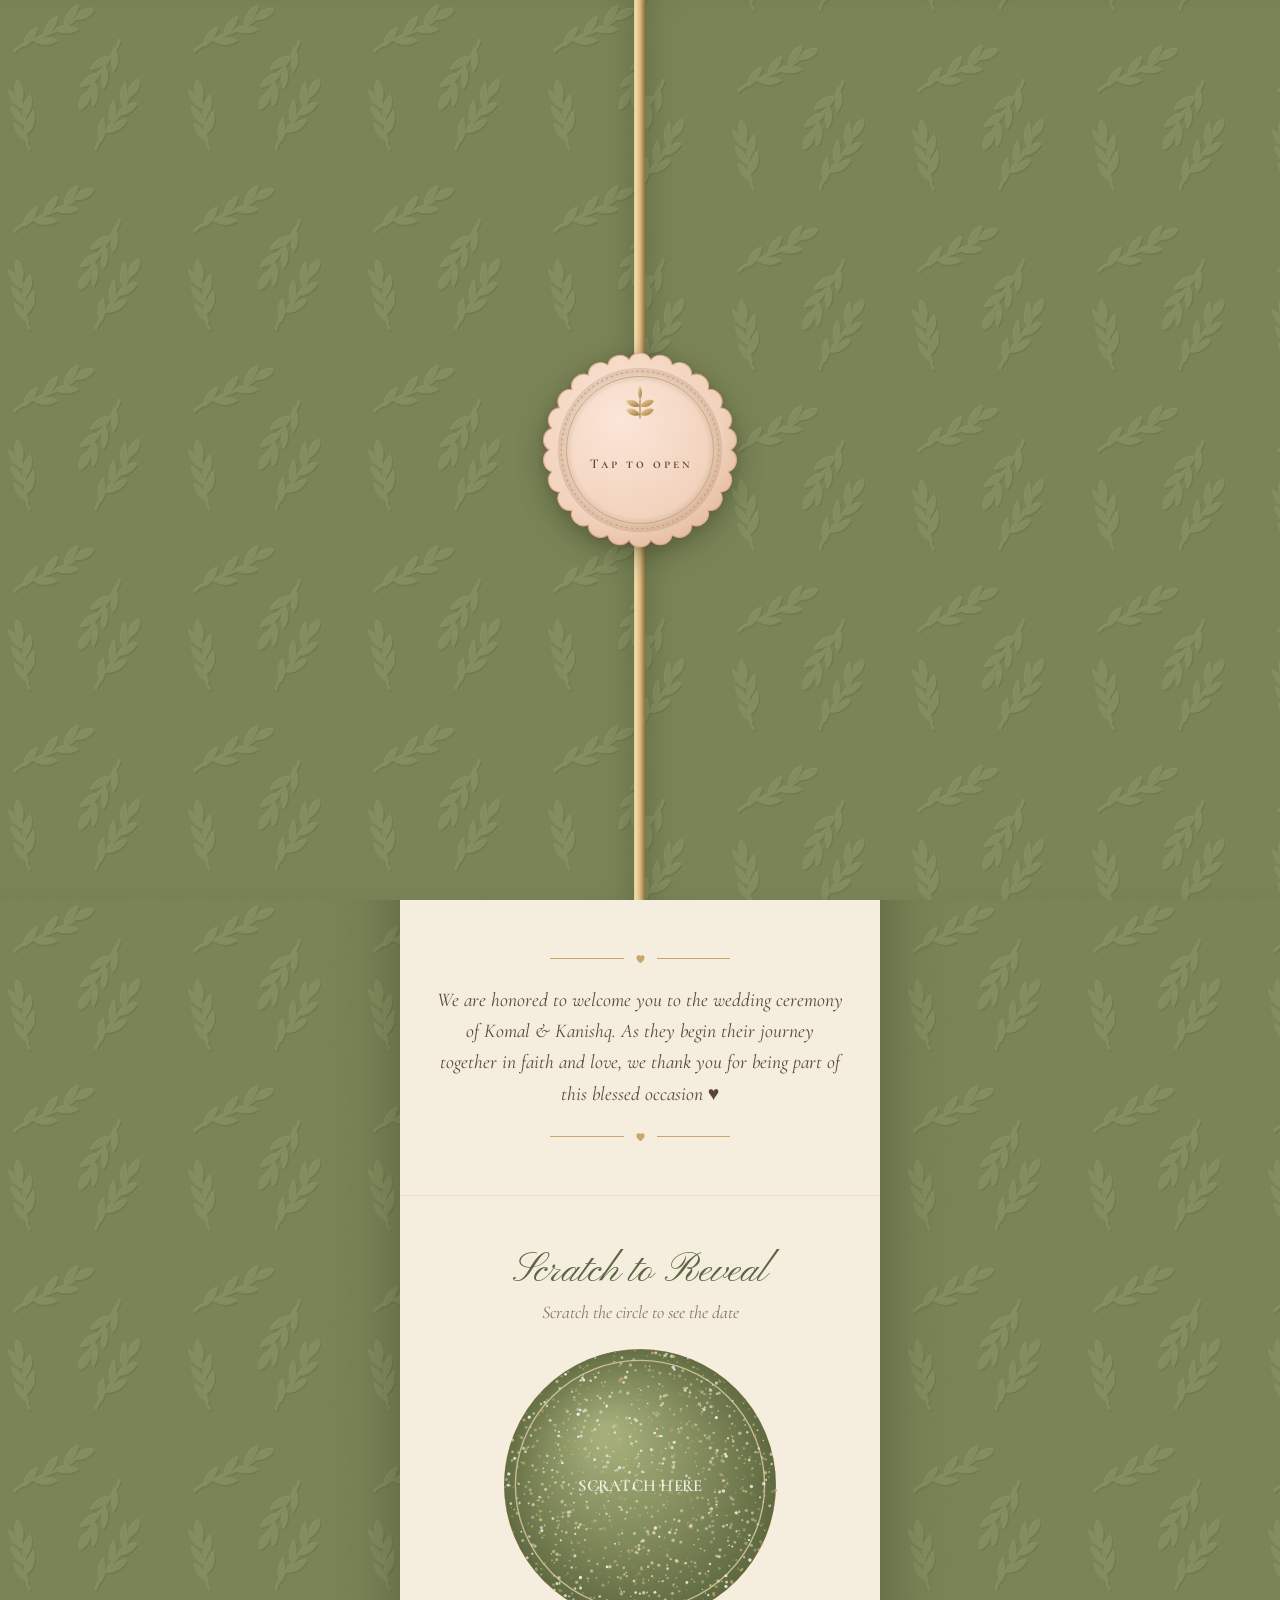
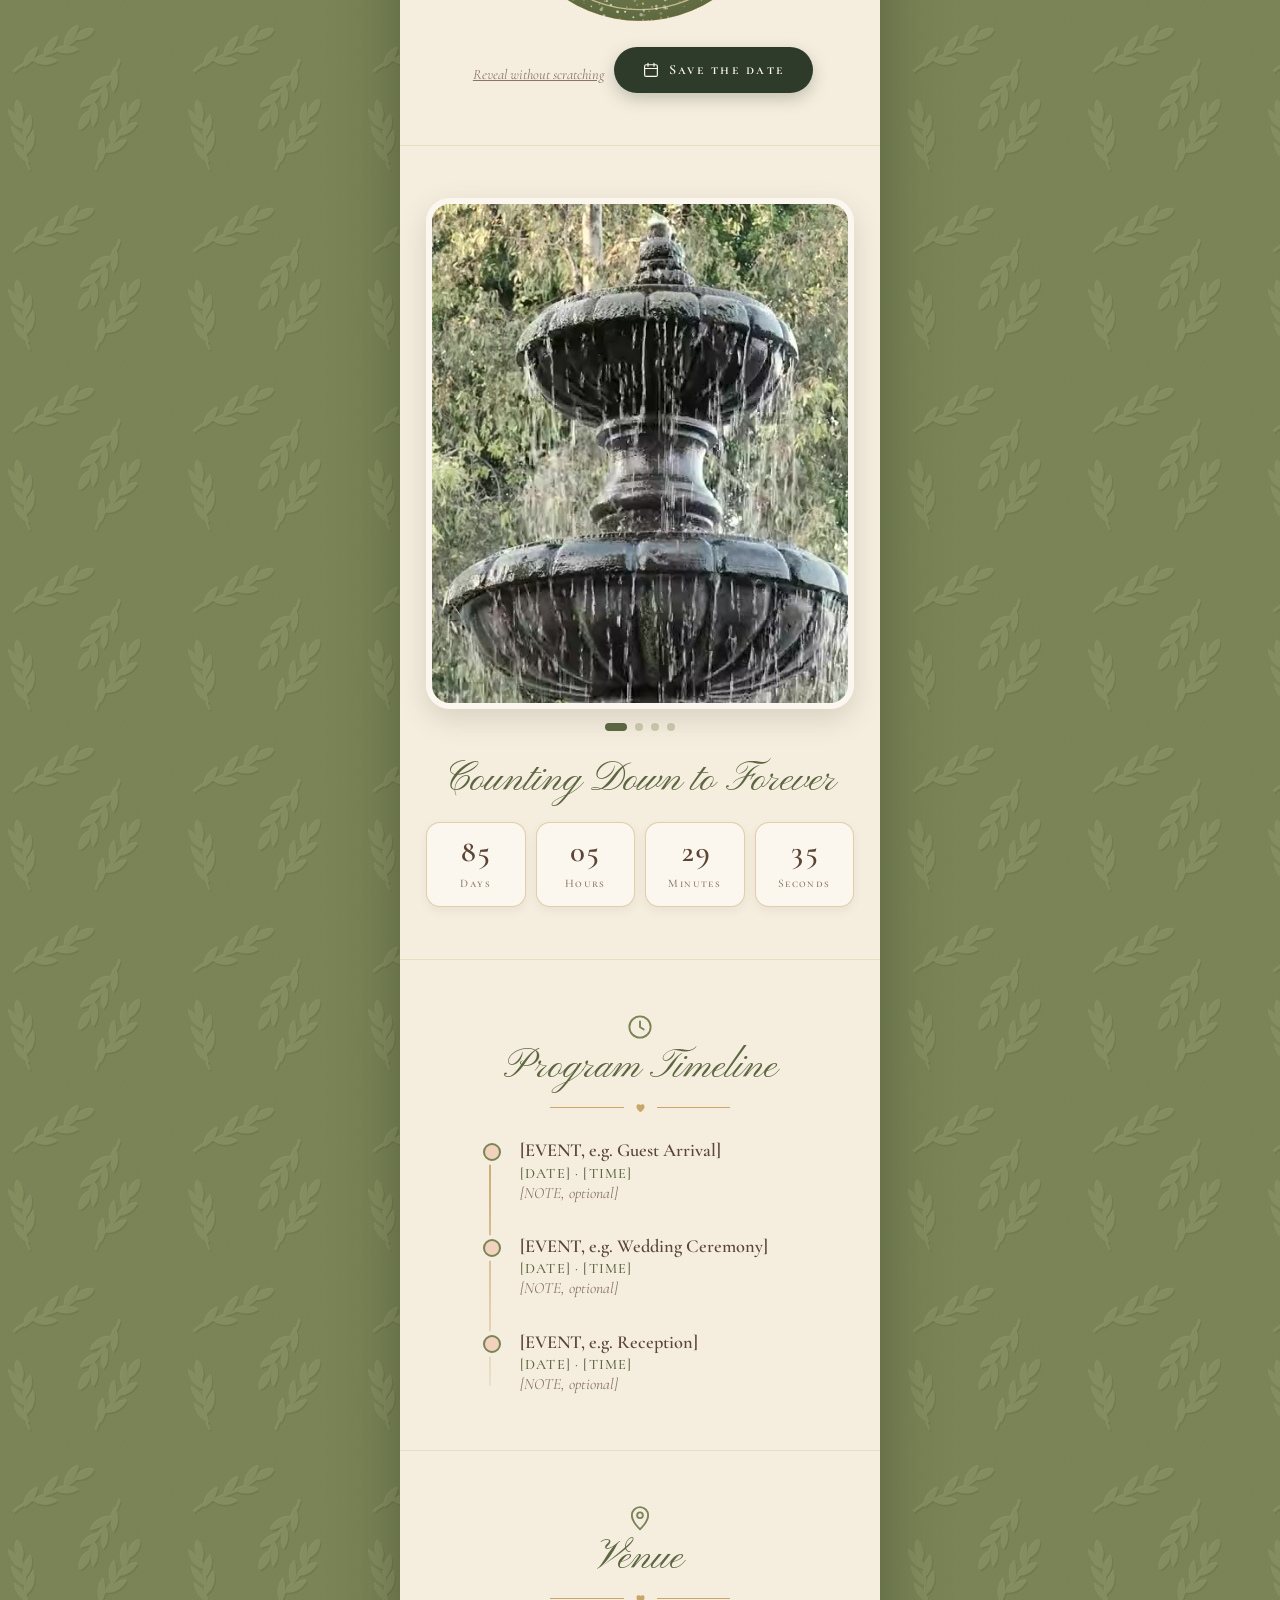
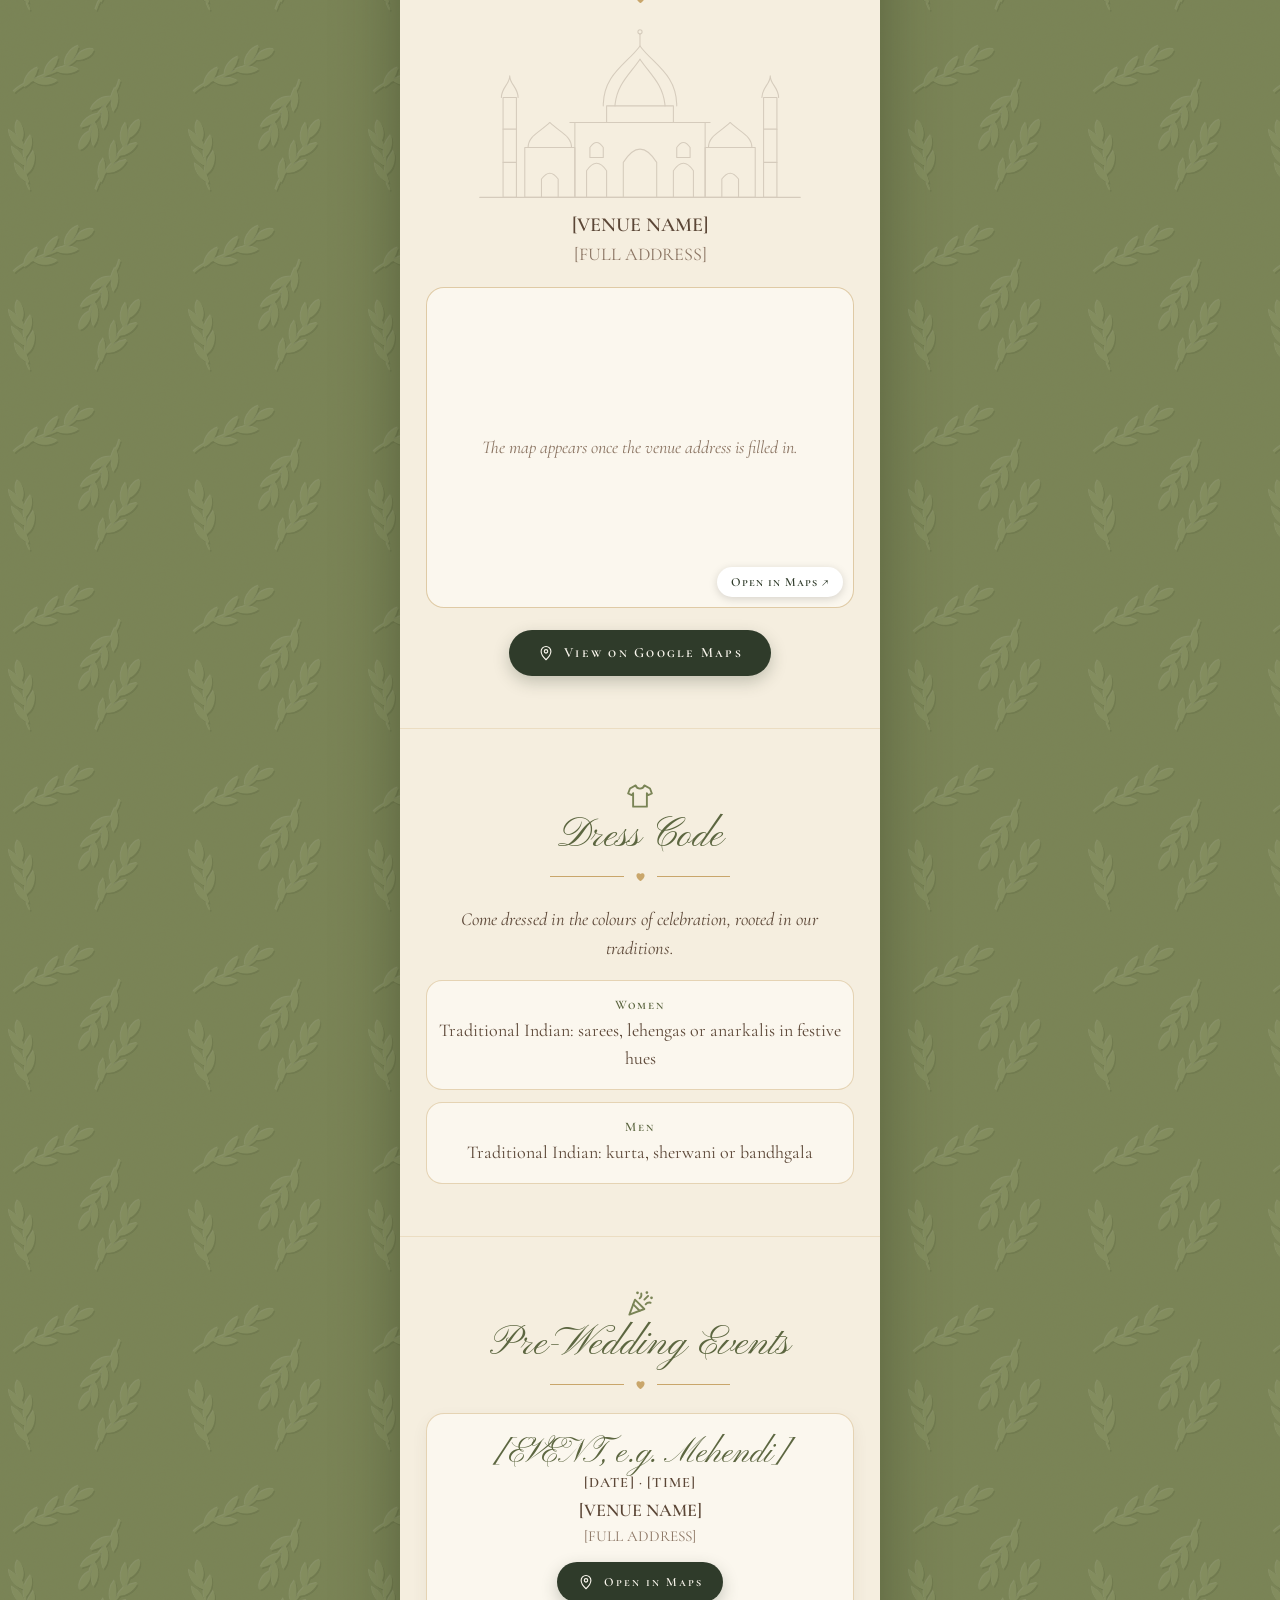
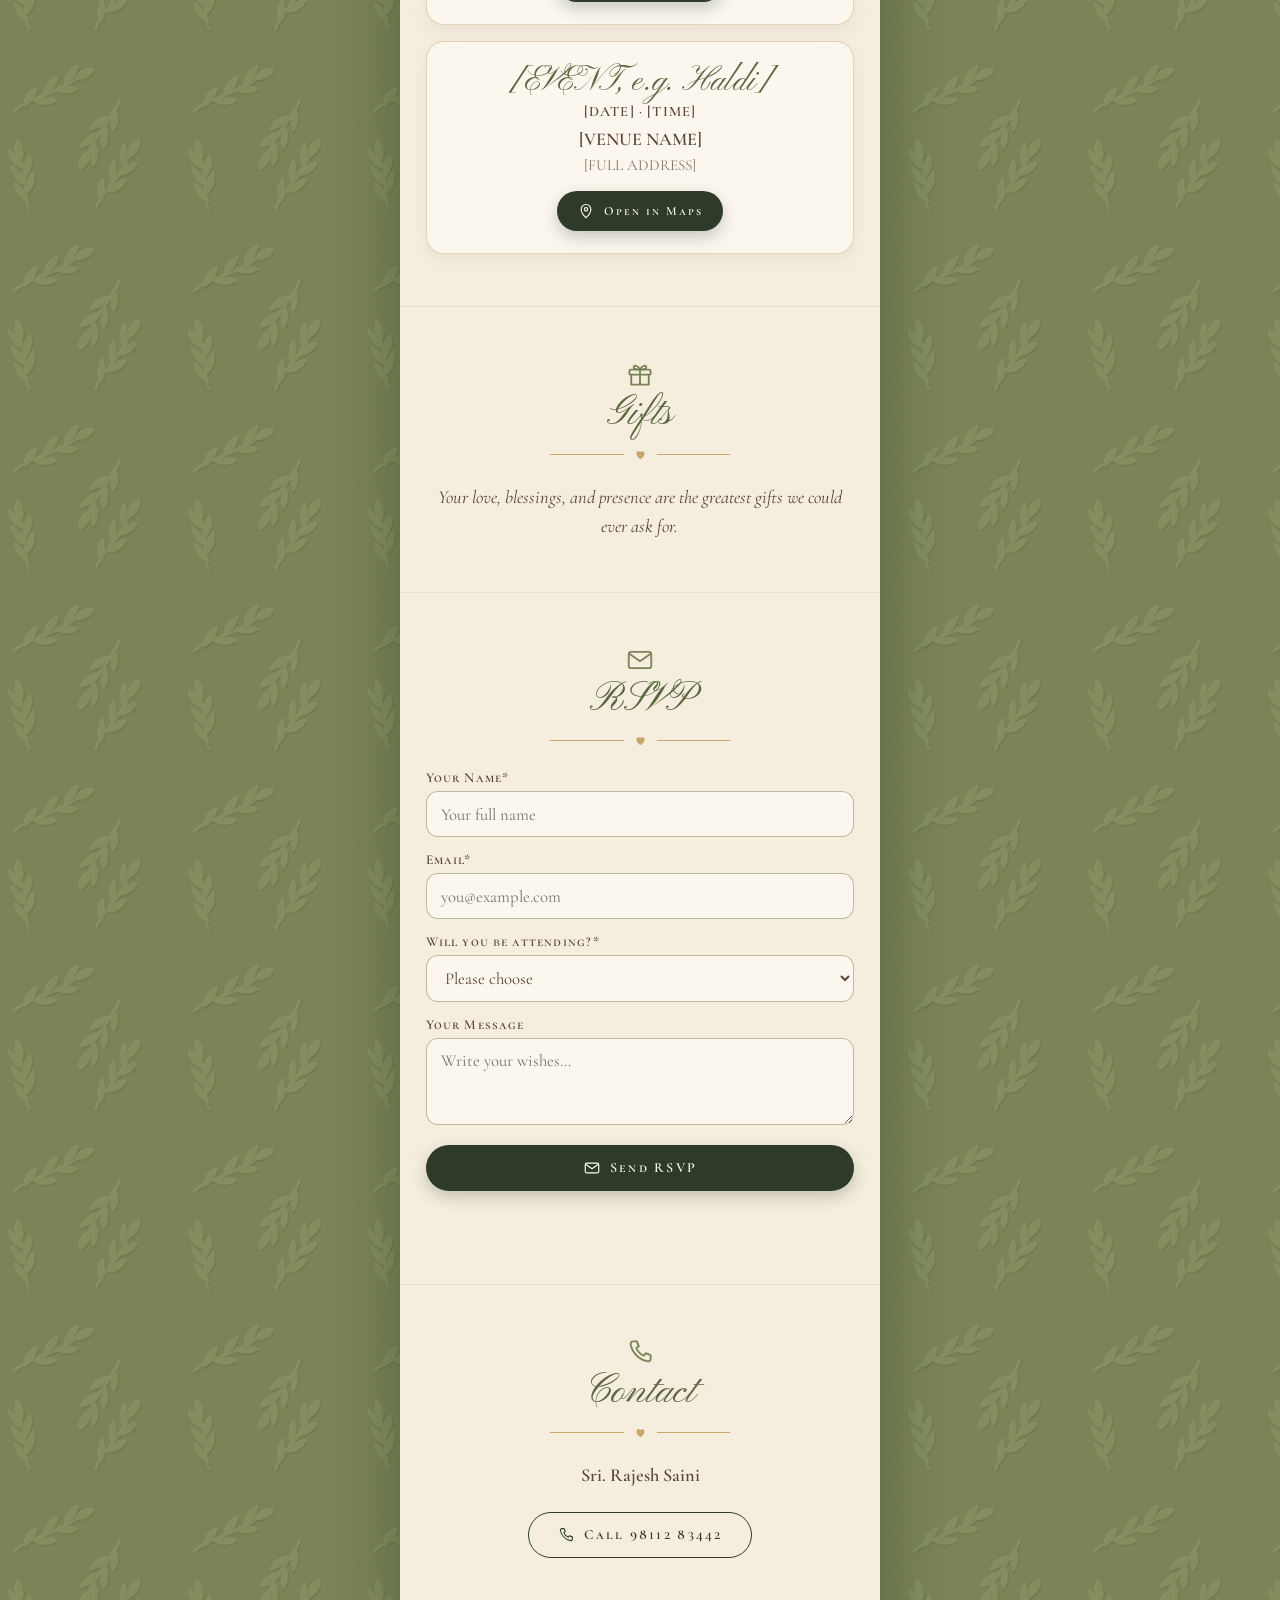
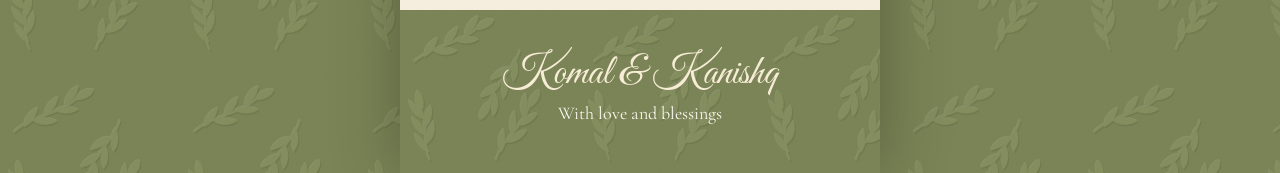
==== commit 2f192009: "Show all sections for team design review Co-Authored-By: Claude Opus 5.5 <noreply@anthropic.com>" ====
--- a/index.html
+++ b/index.html
@@ -134,8 +134,8 @@
       </div>
     </section>
 
-    <!-- 6. Program timeline (main day). Copy an <li> to add rows. HIDDEN until details are filled in: remove "hidden" -->
-    <section class="sec reveal" hidden>
+    <!-- 6. Program timeline (main day). Copy an <li> to add rows. -->
+    <section class="sec reveal">
       <svg class="ico"><use href="#i-clock"/></svg>
       <h2>Program Timeline</h2>
       <div class="hr"><svg><use href="#i-heart-f"/></svg></div>
@@ -158,8 +158,8 @@
       </ol>
     </section>
 
-    <!-- 7. Venue. HIDDEN until details are filled in: remove "hidden" -->
-    <section class="sec reveal" hidden>
+    <!-- 7. Venue. -->
+    <section class="sec reveal">
       <svg class="ico"><use href="#i-pin"/></svg>
       <h2>Venue</h2>
       <div class="hr"><svg><use href="#i-heart-f"/></svg></div>
@@ -188,8 +188,8 @@
       </div>
     </section>
 
-    <!-- 9. Pre-wedding events. One <article> per event, in date order. HIDDEN until details are filled in: remove "hidden" -->
-    <section class="sec reveal" hidden>
+    <!-- 9. Pre-wedding events. One <article> per event, in date order. -->
+    <section class="sec reveal">
       <svg class="ico"><use href="#i-popper"/></svg>
       <h2>Pre-Wedding Events</h2>
       <div class="hr"><svg><use href="#i-heart-f"/></svg></div>
@@ -218,7 +218,7 @@
     </section>
 
     <!-- 12. RSVP: submits straight to a free Google Form (see README). Delete this section if RSVP is not needed. -->
-    <section class="sec reveal" id="rsvp" hidden>
+    <section class="sec reveal" id="rsvp">
       <svg class="ico"><use href="#i-mail"/></svg>
       <h2>RSVP</h2>
       <div class="hr"><svg><use href="#i-heart-f"/></svg></div>
